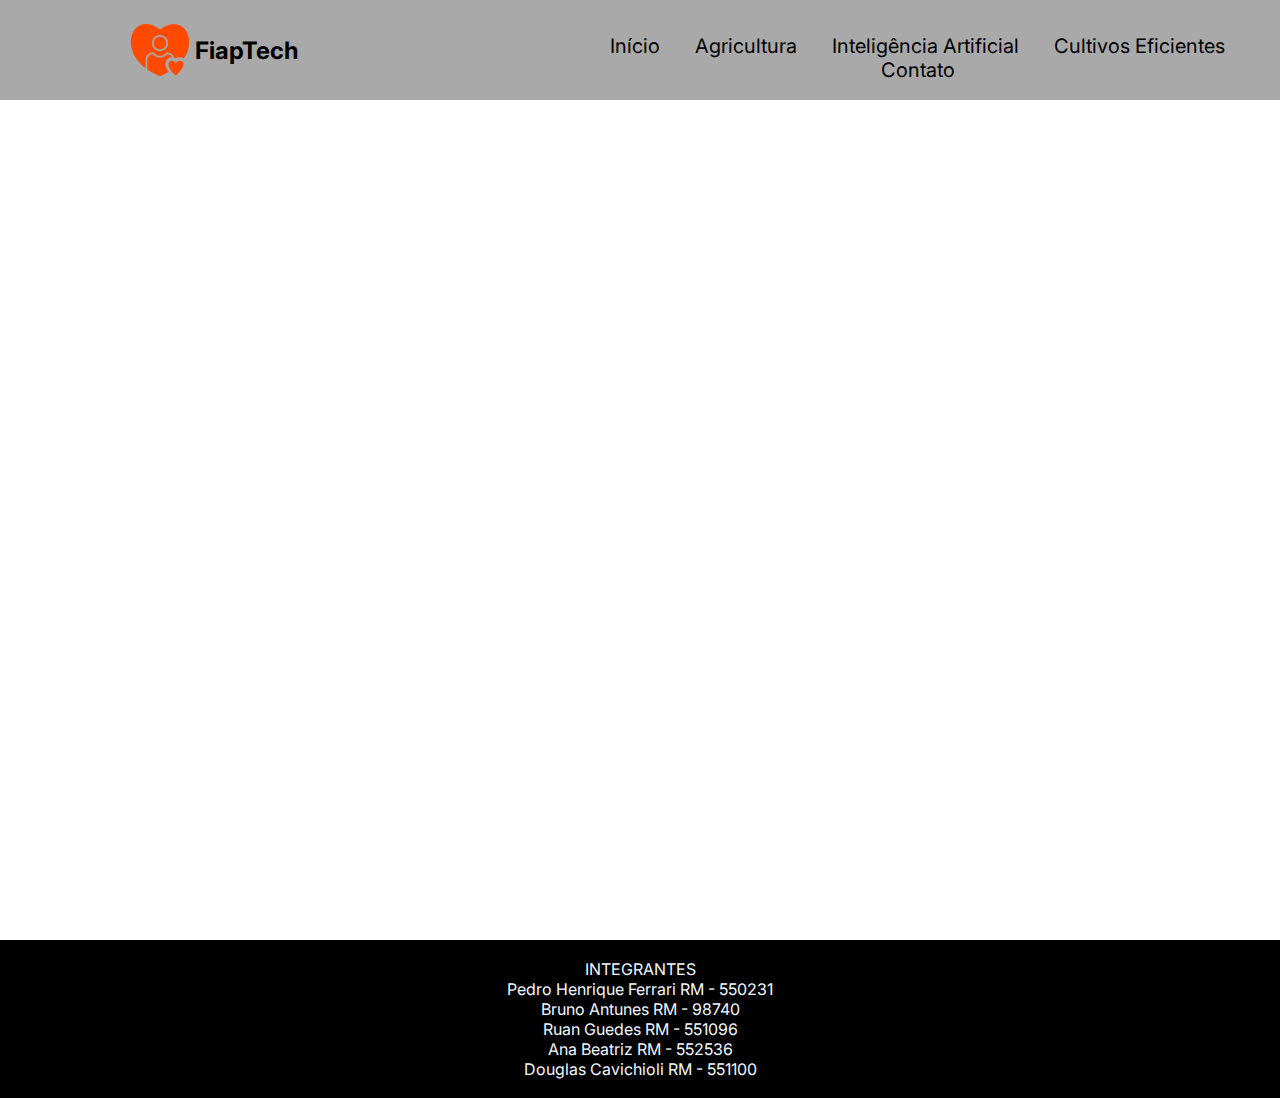
==== index.html @ 933aa088 "atualizando o design das paginas" ====
<!DOCTYPE html>
<html lang="pt-br">
<head>
    <meta charset="UTF-8">
    <meta http-equiv="X-UA-Compatible" content="IE=edge">
    <meta name="viewport" content="width=device-width, initial-scale=1.0">
    <link rel="icon" href="./img/icon-logo.png">
    <link rel="stylesheet" href="./css/principal.css">
    <title>Pagina Principal</title>

</head>
<body>
    <header class="cabecalho">
        <img src="./img/icone.png" alt="Ícone do cabeçalho">
        <h2>FiapTech</h2>
            <nav>
                <a href="./index.html">Início</a>
                <a href="./agricultura.html">Agricultura</a>
                <a href="./inteligencia-artificial.html">Inteligência Artificial</a>
                <a href="./cultivos-eficientes.html">Cultivos Eficientes</a>
                <a href="./contato.html">Contato</a>
            </nav>
    </header> 
    <main>
        
    </main> 
    <footer class="rodape">
        <div class="integrantes"><p>INTEGRANTES</p></div> 
        <div class="nomes">
            <!--p>&copy; 2023 - Todos os direitos reservados</p-->
        <p>Pedro Henrique Ferrari RM - 550231 </p>
        <p>Bruno Antunes RM - 98740</p>
        <p>Ruan Guedes RM - 551096</p>
        <p>Ana Beatriz RM - 552536</p>
        <p>Douglas Cavichioli RM - 551100</p>
        </div>
    </footer>
</body>
</html>
---- css/principal.css ----
@import url('https://fonts.googleapis.com/css2?family=Inter&display=swap');
@import url(./cabecalho.css);
@import url(./rodape.css);

*{
    margin: 0;
    padding: 0;
    box-sizing: border-box;
    font-family: 'Inter', sans-serif;
}

main{
    min-height: calc(100vh - 60px);
}
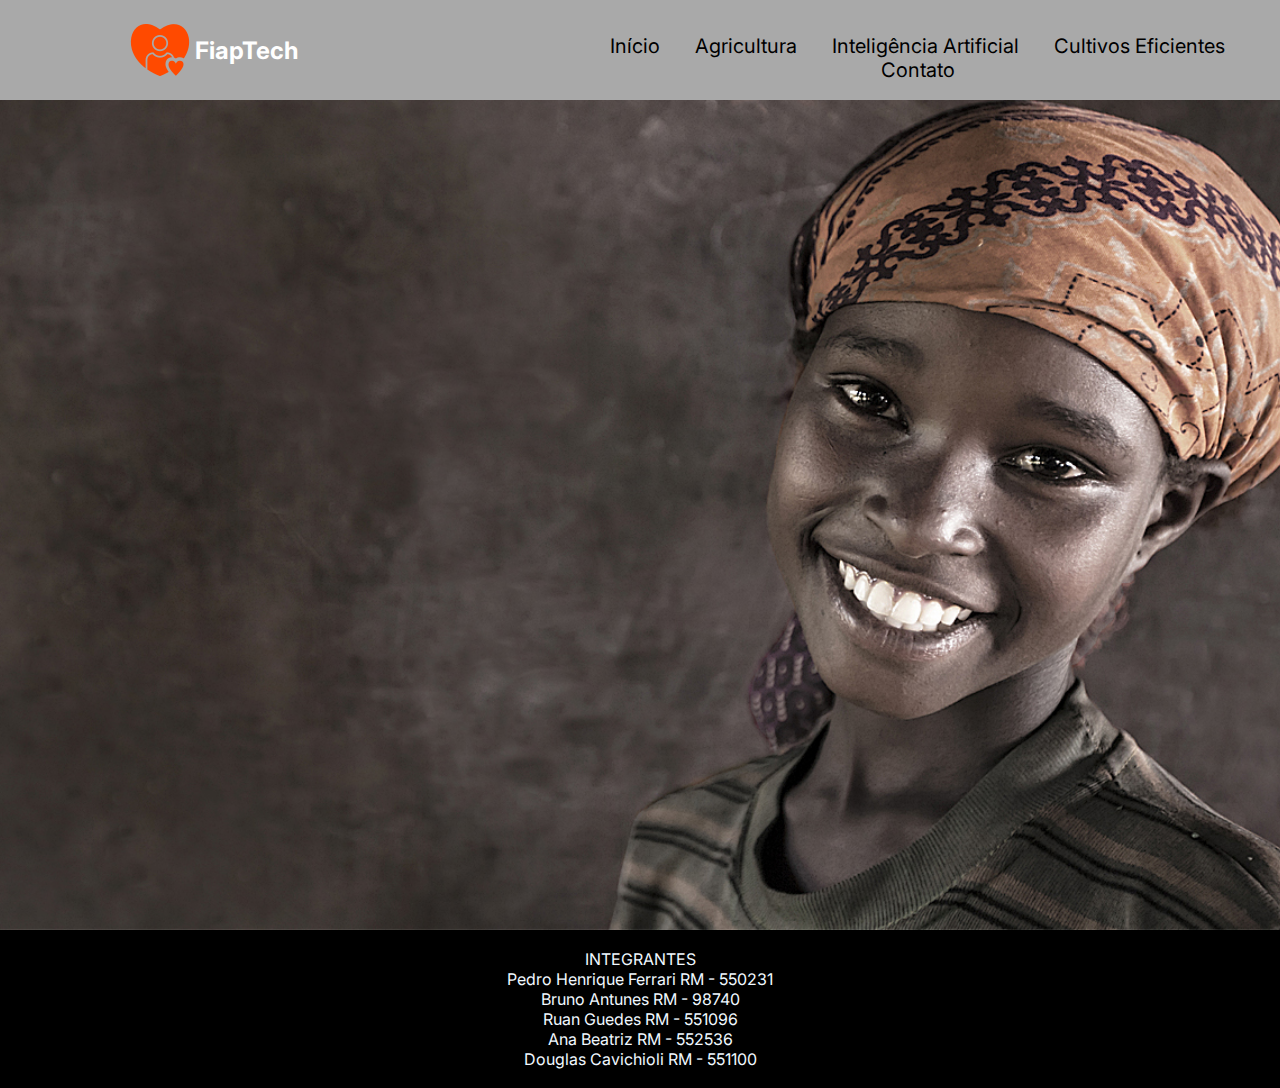
==== commit 73497fb5: "Merge branch 'main' into rm551096" ====
--- a/index.html
+++ b/index.html
@@ -27,7 +27,10 @@
     <footer class="rodape">
         <div class="integrantes"><p>INTEGRANTES</p></div> 
         <div class="nomes">
+
             <!--p>&copy; 2023 - Todos os direitos reservados</p-->
+
+
         <p>Pedro Henrique Ferrari RM - 550231 </p>
         <p>Bruno Antunes RM - 98740</p>
         <p>Ruan Guedes RM - 551096</p>
--- a/css/principal.css
+++ b/css/principal.css
@@ -10,5 +10,16 @@
 }
 
 main{
+
+    min-height: calc(110vh - 60px);
+    background-image: url('../img/img-conteudo.jpg');
+    background-size: cover;
+    background-position: center;
+
+}
+
+
+
     min-height: calc(100vh - 60px);
 }
+
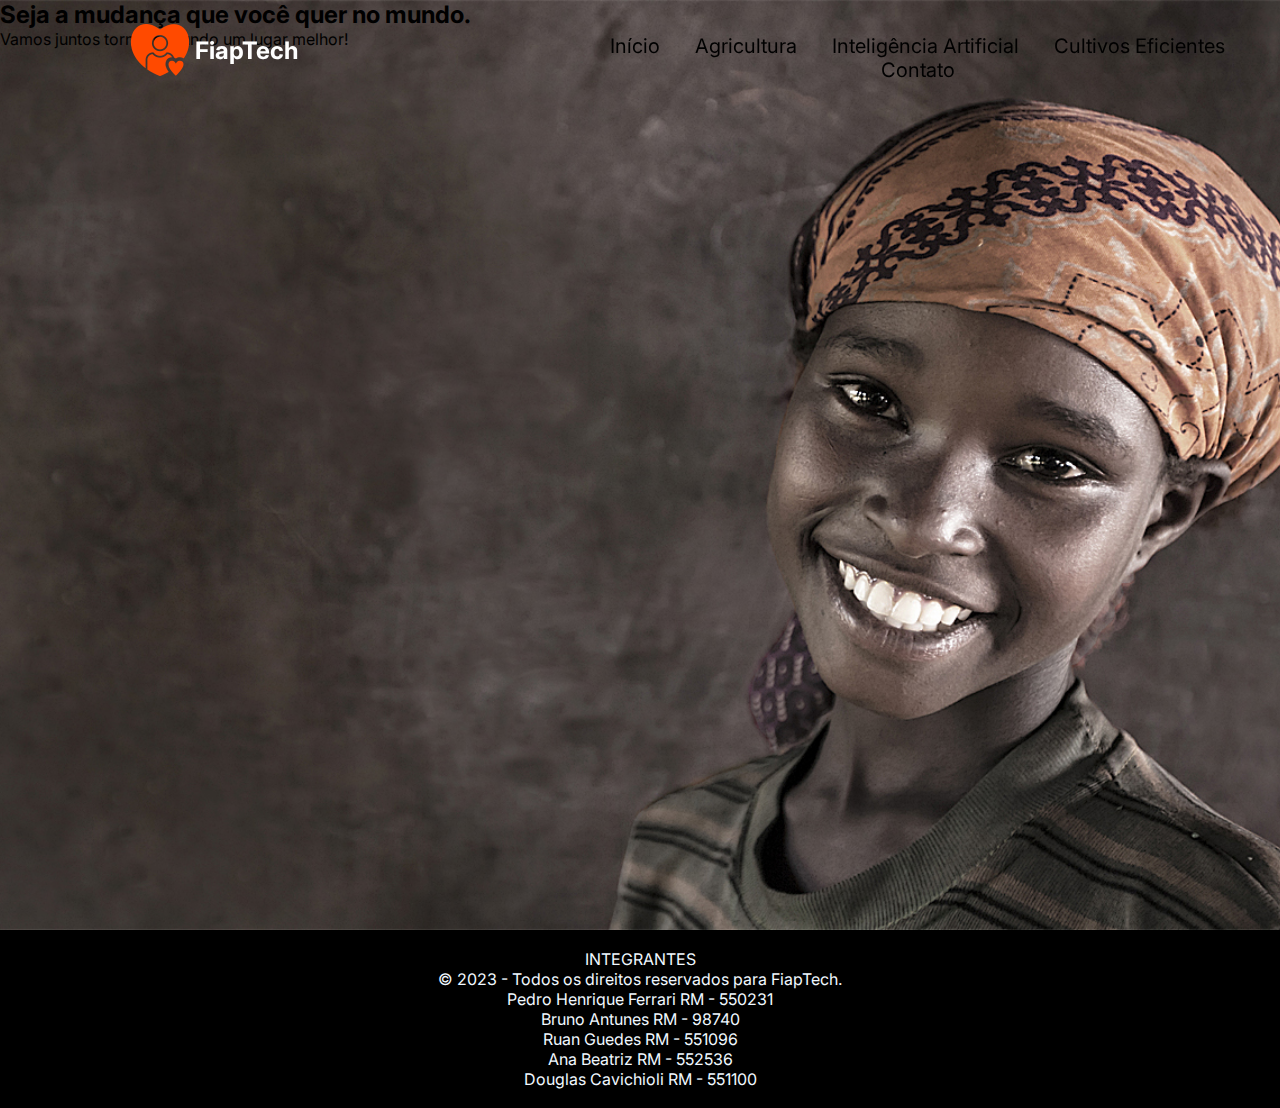
==== commit 032f7576: "mudança no index" ====
--- a/index.html
+++ b/index.html
@@ -22,15 +22,15 @@
             </nav>
     </header> 
     <main>
-        
+        <div class="content">
+            <h2>Seja a mudança que você quer no mundo.</h2>
+            <p>Vamos juntos tornar o mundo um lugar melhor!</p>
+          </div> 
     </main> 
     <footer class="rodape">
         <div class="integrantes"><p>INTEGRANTES</p></div> 
         <div class="nomes">
-
-            <!--p>&copy; 2023 - Todos os direitos reservados</p-->
-
-
+            <p>&copy; 2023 - Todos os direitos reservados para FiapTech.</p>
         <p>Pedro Henrique Ferrari RM - 550231 </p>
         <p>Bruno Antunes RM - 98740</p>
         <p>Ruan Guedes RM - 551096</p>
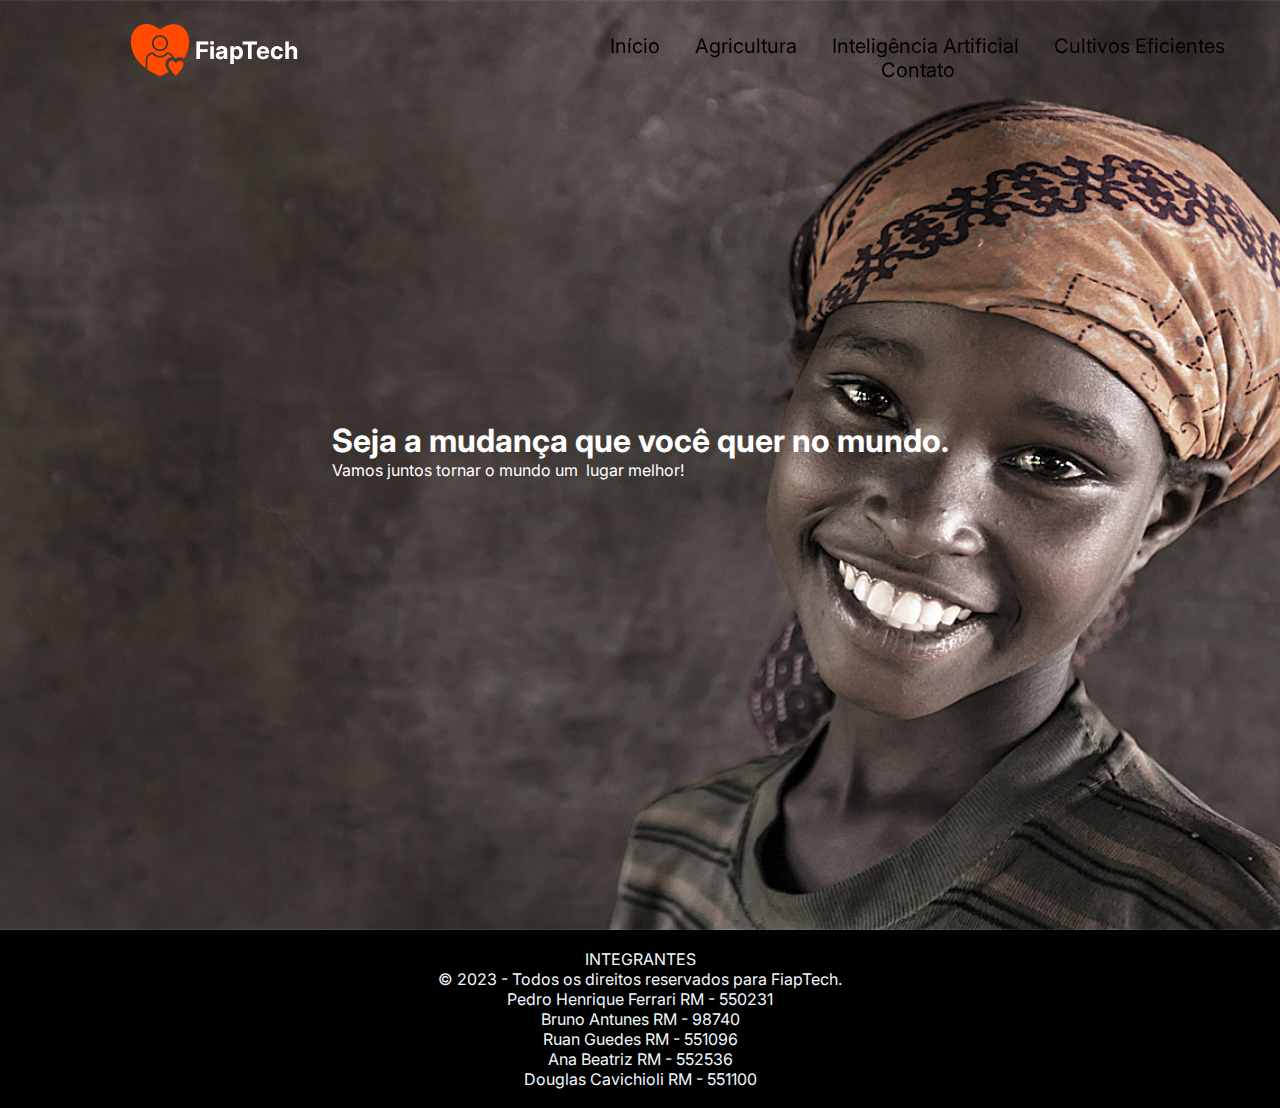
==== commit 42f0a3df: "alterando o content do index" ====
--- a/index.html
+++ b/index.html
@@ -23,8 +23,8 @@
     </header> 
     <main>
         <div class="content">
-            <h2>Seja a mudança que você quer no mundo.</h2>
-            <p>Vamos juntos tornar o mundo um lugar melhor!</p>
+            <h1>Seja a mudança que você quer no mundo.</h1>
+            <p>Vamos juntos tornar o mundo um <span>&nbsp;lugar melhor!</span></p>
           </div> 
     </main> 
     <footer class="rodape">
--- a/css/principal.css
+++ b/css/principal.css
@@ -15,11 +15,23 @@
     background-image: url('../img/img-conteudo.jpg');
     background-size: cover;
     background-position: center;
+    background-repeat: no-repeat;
 
 }
 
+.content {
+    position: absolute;
+    top: 50%;
+    left: 50%;
+    transform: translate(-50%, -50%);
+    color: #ffffff;
+    text-align: left;
+    float: left;
+    display: inline;
+  }
 
 
-    min-height: calc(100vh - 60px);
-}
 
+ 
+
+
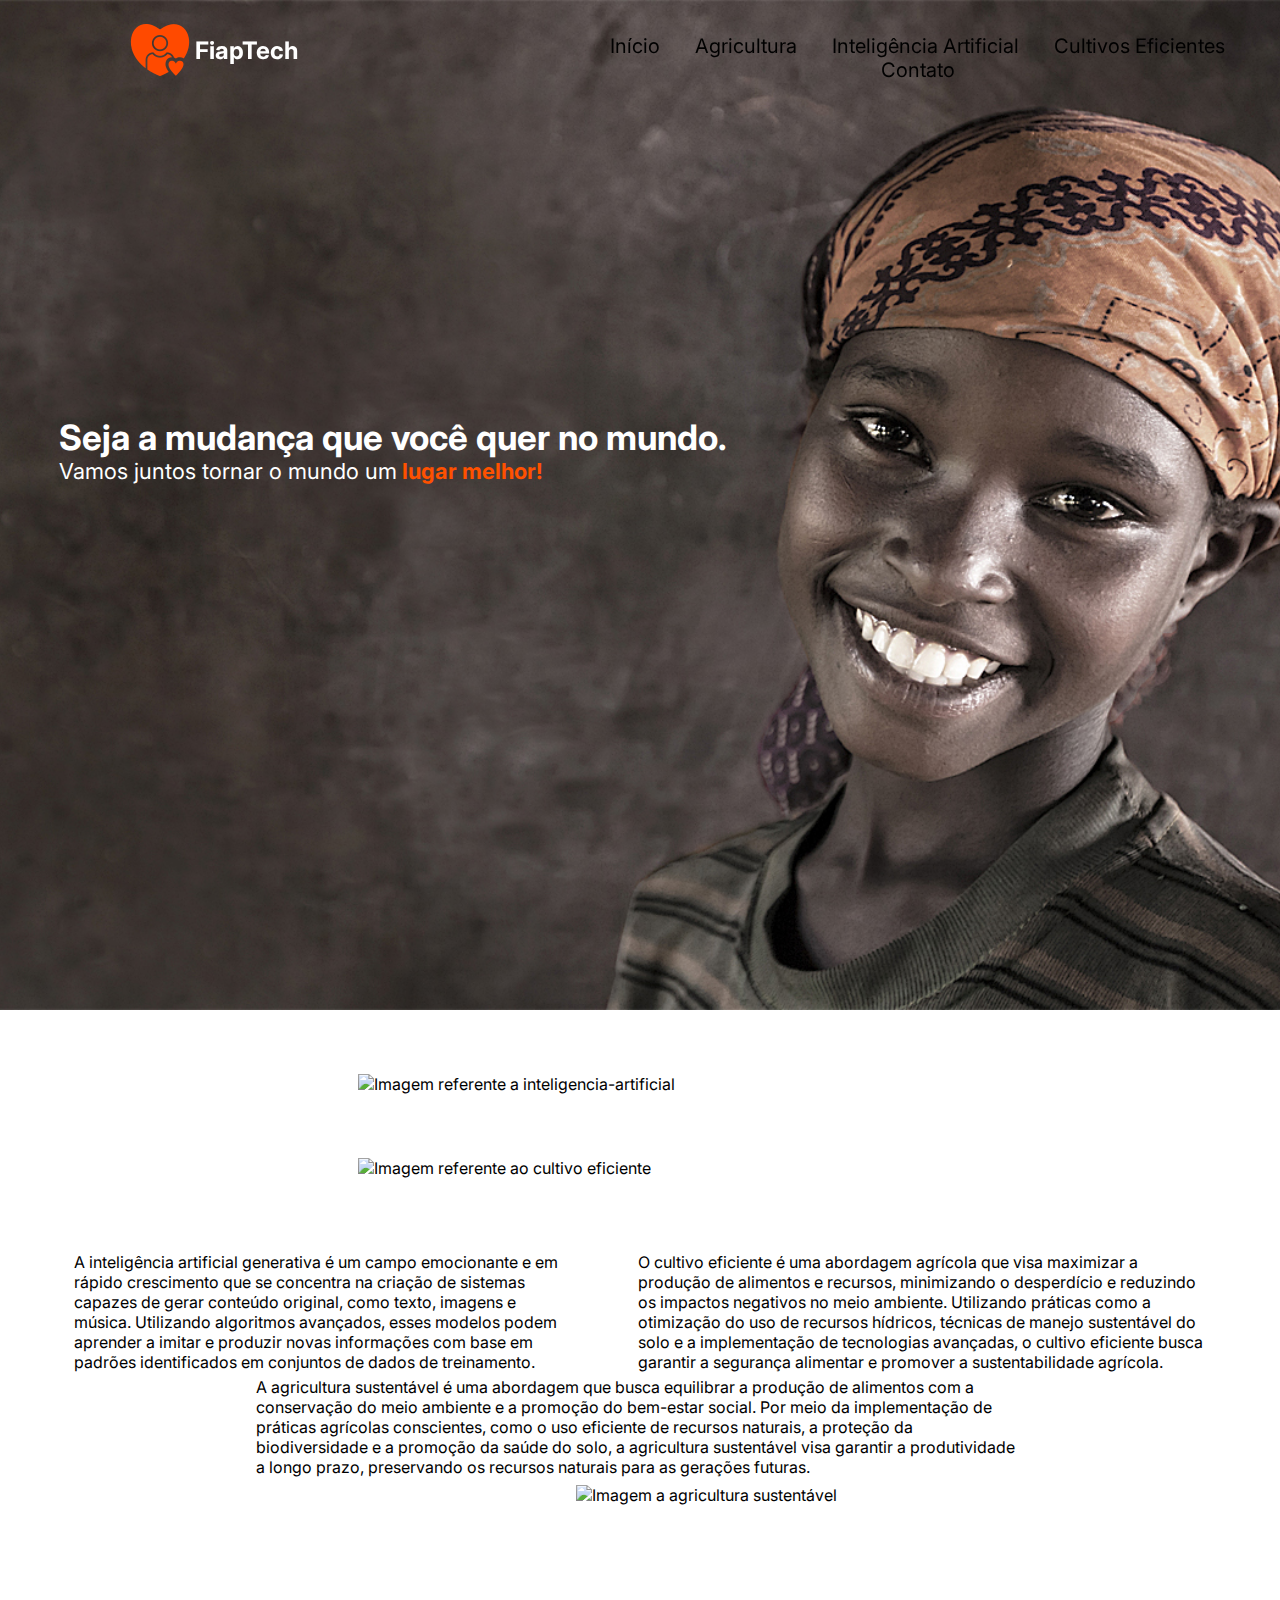
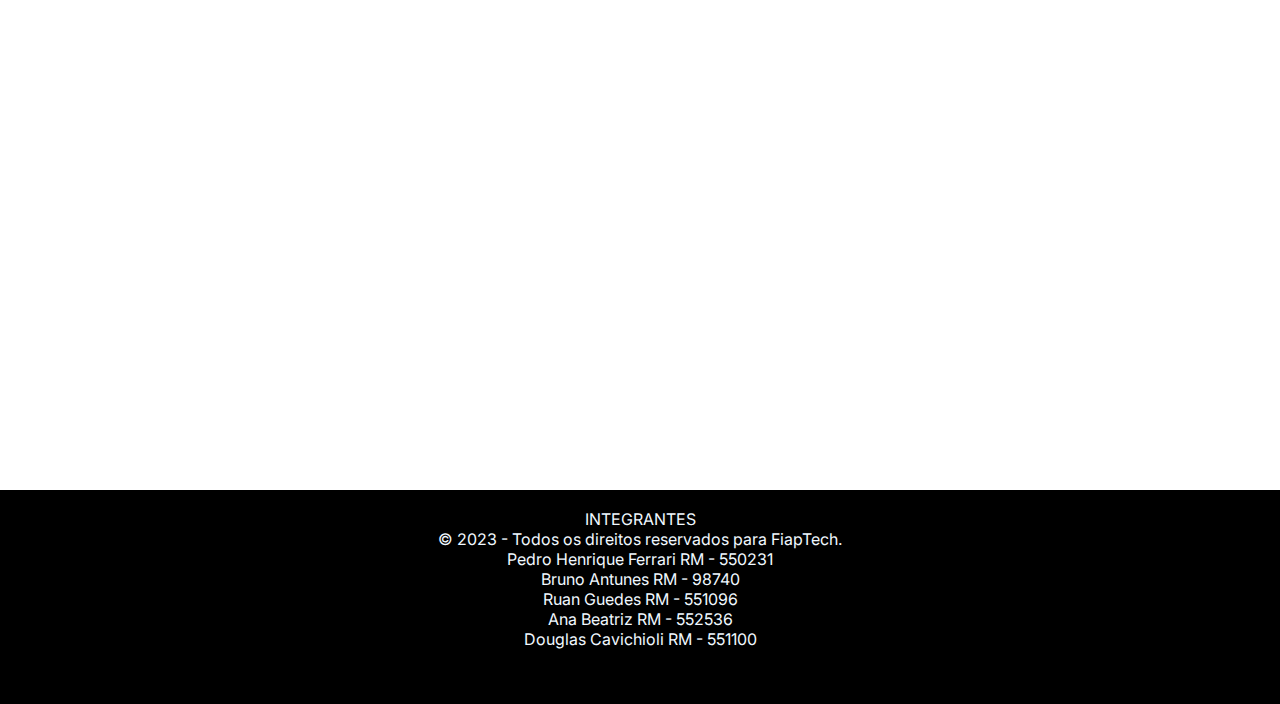
==== commit b5b5385a: "criando o conteudo com a main" ====
--- a/index.html
+++ b/index.html
@@ -22,15 +22,37 @@
             </nav>
     </header> 
     <main>
-        <div class="content">
+        <div class="background">
+            
+        </div>
+        <div class="introducao">
             <h1>Seja a mudança que você quer no mundo.</h1>
             <p>Vamos juntos tornar o mundo um <span>&nbsp;lugar melhor!</span></p>
-          </div> 
+        </div> 
+        <section class="conteudo">
+            <div class="imagem-cima">
+                <img src="./img/conhecimento-de-ia.png" alt="Imagem referente a inteligencia-artificial">
+                <img src="./img/cultivar.png" alt="Imagem referente ao cultivo eficiente">
+            <div class="descricao">
+                <p>A inteligência artificial generativa é um campo emocionante e em rápido crescimento que se concentra na criação de sistemas capazes de gerar conteúdo original, como texto, imagens e música. Utilizando algoritmos avançados, esses modelos podem aprender a imitar e produzir novas informações com base em padrões identificados em conjuntos de dados de treinamento.
+                </p>
+                <p>
+                    O cultivo eficiente é uma abordagem agrícola que visa maximizar a produção de alimentos e recursos, minimizando o desperdício e reduzindo os impactos negativos no meio ambiente. Utilizando práticas como a otimização do uso de recursos hídricos, técnicas de manejo sustentável do solo e a implementação de tecnologias avançadas, o cultivo eficiente busca garantir a segurança alimentar e promover a sustentabilidade agrícola.
+                </p>
+            </div>    
+            </div>
+            <div class="imagem-baixo">
+                <img src="./img/trator.png" alt="Imagem a agricultura sustentável">
+                <p>
+                    A agricultura sustentável é uma abordagem que busca equilibrar a produção de alimentos com a conservação do meio ambiente e a promoção do bem-estar social. Por meio da implementação de práticas agrícolas conscientes, como o uso eficiente de recursos naturais, a proteção da biodiversidade e a promoção da saúde do solo, a agricultura sustentável visa garantir a produtividade a longo prazo, preservando os recursos naturais para as gerações futuras.
+                </p>
+            </div>
+        </section>
     </main> 
     <footer class="rodape">
         <div class="integrantes"><p>INTEGRANTES</p></div> 
         <div class="nomes">
-            <p>&copy; 2023 - Todos os direitos reservados para FiapTech.</p>
+        <p>&copy; 2023 - Todos os direitos reservados para FiapTech.</p>
         <p>Pedro Henrique Ferrari RM - 550231 </p>
         <p>Bruno Antunes RM - 98740</p>
         <p>Ruan Guedes RM - 551096</p>
--- a/css/principal.css
+++ b/css/principal.css
@@ -8,27 +8,73 @@
     box-sizing: border-box;
     font-family: 'Inter', sans-serif;
 }
+body{
+    height: 85vh;
+}
 
-main{
-
-    min-height: calc(110vh - 60px);
+.background{
+    min-height: calc(120vh - 70px);
     background-image: url('../img/img-conteudo.jpg');
     background-size: cover;
     background-position: center;
     background-repeat: no-repeat;
-
 }
 
-.content {
+.introducao {
     position: absolute;
     top: 50%;
-    left: 50%;
+    left: 30.7%;
     transform: translate(-50%, -50%);
     color: #ffffff;
     text-align: left;
     float: left;
     display: inline;
-  }
+}
+.introducao > h1{
+    font-size: 35px;
+}
+.introducao > p{
+    font-size: 22px;
+    display: flex;
+}
+.introducao > p > span{
+    color: rgb(255, 81, 0);
+    font-weight: bold;
+}
+
+.conteudo{
+    width: 100%;
+    height: 120vh;
+}
+.imagem-cima{
+    justify-content: space-between;
+}
+.imagem-cima > img{
+    width: 125px;
+    margin-top: 5%;
+    margin-left: 28%;
+}
+.descricao{
+    width: 100%;
+    display: flex;
+    padding: 3%;
+}
+.descricao > p{
+    padding: 3%;
+}
+.imagem-baixo > img{
+    width: 120px;
+    margin-top: 3%;
+    margin-left: 45%;
+    justify-content: space-between;
+}
+.imagem-baixo > p{
+    display: flex;
+    margin-top: -30%;
+    padding: 20%;
+
+}
+
 
 
 
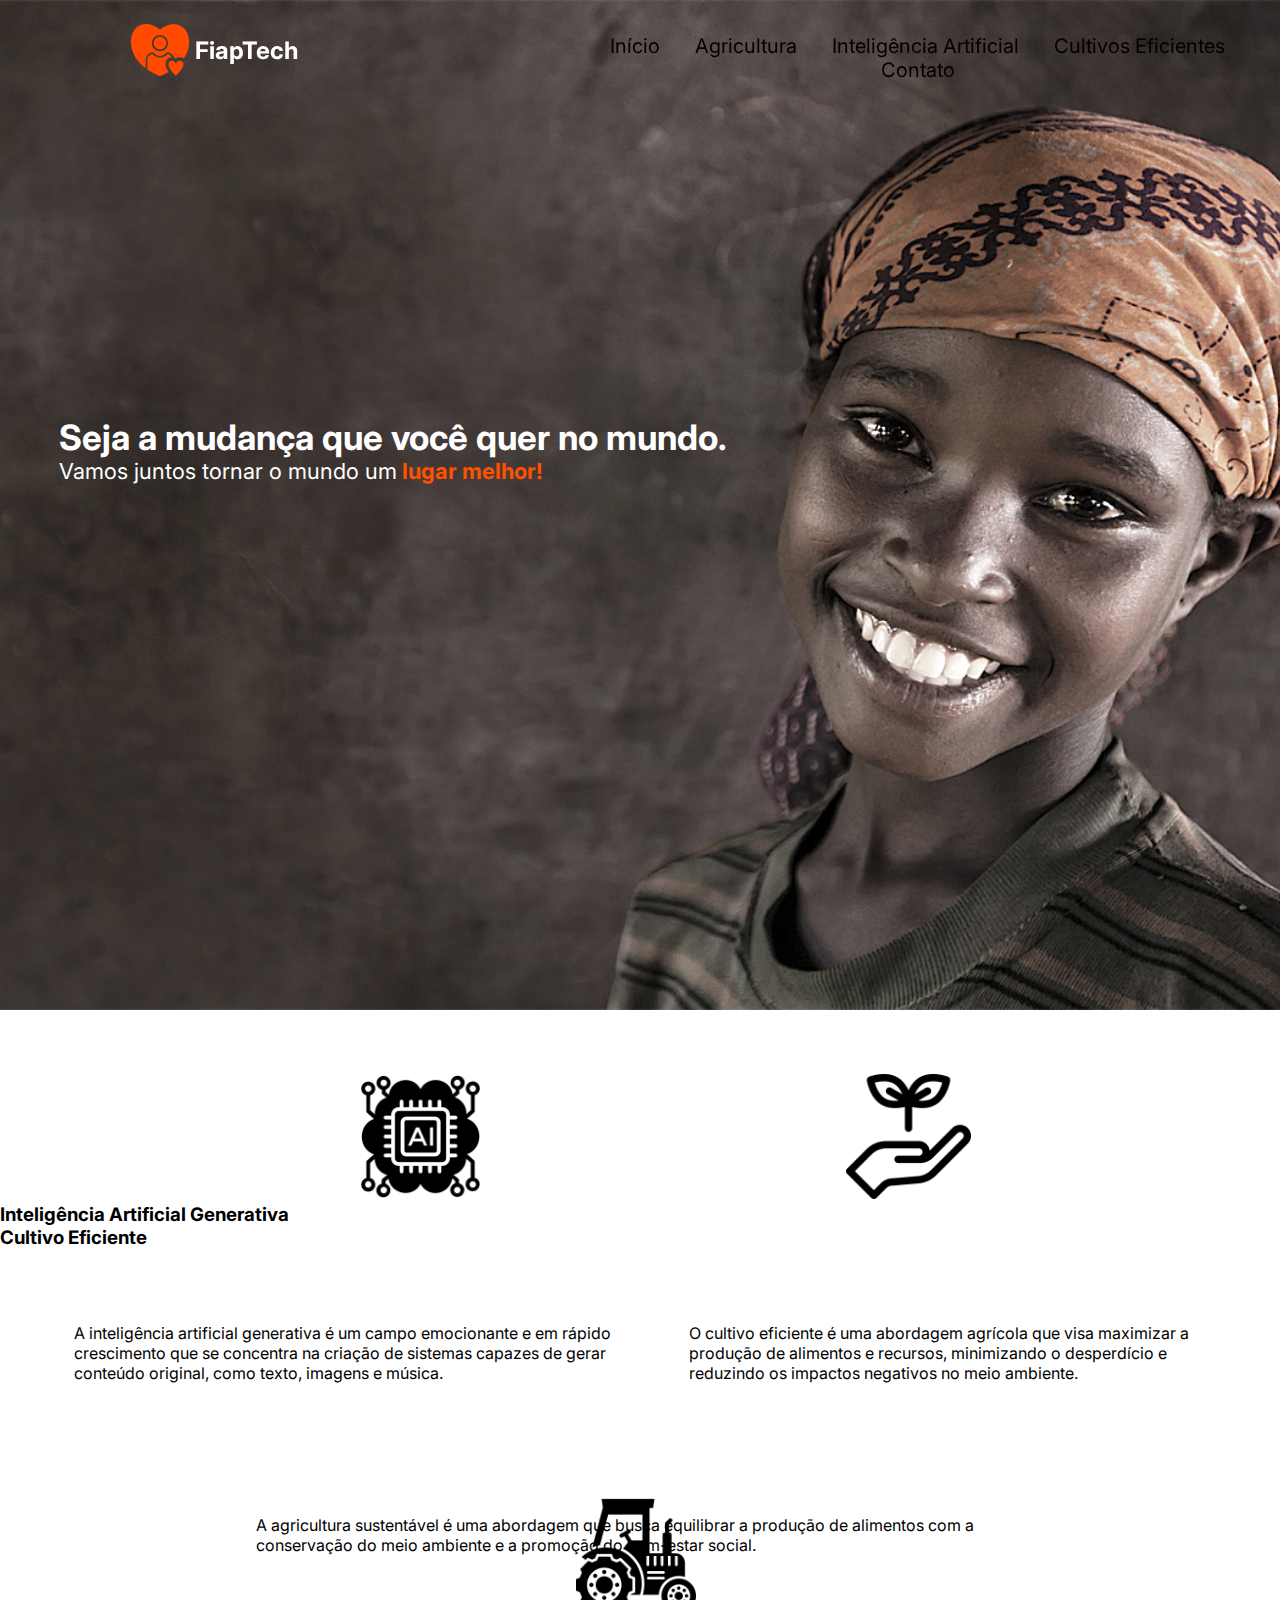
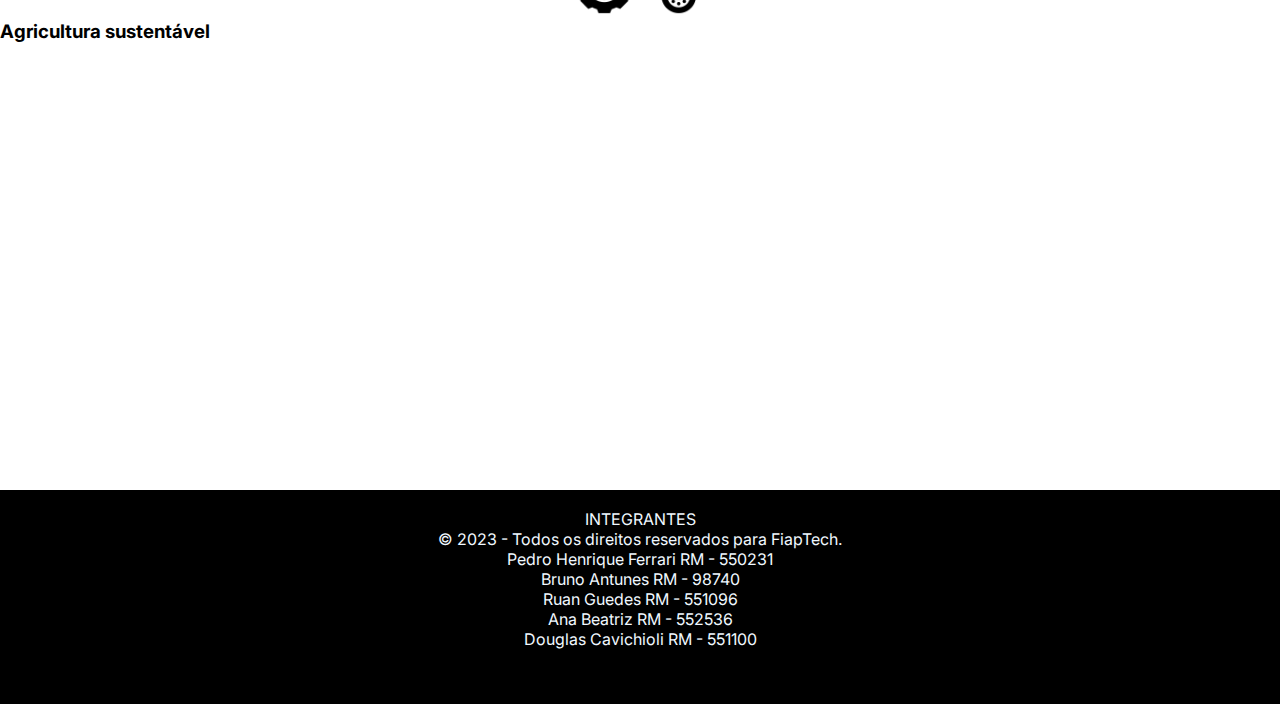
==== commit d3241f42: "criando novas divs no index para organizar melhor" ====
--- a/index.html
+++ b/index.html
@@ -33,19 +33,27 @@
             <div class="imagem-cima">
                 <img src="./img/conhecimento-de-ia.png" alt="Imagem referente a inteligencia-artificial">
                 <img src="./img/cultivar.png" alt="Imagem referente ao cultivo eficiente">
+            </div>    
+            <div class="titulo">
+                <h3 id="ia">Inteligência Artificial Generativa</h3>
+                <h3 id="cultivo">Cultivo Eficiente</h3>
+            </div>
             <div class="descricao">
-                <p>A inteligência artificial generativa é um campo emocionante e em rápido crescimento que se concentra na criação de sistemas capazes de gerar conteúdo original, como texto, imagens e música. Utilizando algoritmos avançados, esses modelos podem aprender a imitar e produzir novas informações com base em padrões identificados em conjuntos de dados de treinamento.
+                <p>
+                    A inteligência artificial generativa é um campo emocionante e em rápido crescimento que se concentra na criação de sistemas capazes de gerar conteúdo original, como texto, imagens e música.
                 </p>
                 <p>
-                    O cultivo eficiente é uma abordagem agrícola que visa maximizar a produção de alimentos e recursos, minimizando o desperdício e reduzindo os impactos negativos no meio ambiente. Utilizando práticas como a otimização do uso de recursos hídricos, técnicas de manejo sustentável do solo e a implementação de tecnologias avançadas, o cultivo eficiente busca garantir a segurança alimentar e promover a sustentabilidade agrícola.
+                    O cultivo eficiente é uma abordagem agrícola que visa maximizar a produção de alimentos e recursos, minimizando o desperdício e reduzindo os impactos negativos no meio ambiente. 
                 </p>
             </div>    
-            </div>
+            
             <div class="imagem-baixo">
                 <img src="./img/trator.png" alt="Imagem a agricultura sustentável">
+            <div class="titulo">
+                <h3 id="agricultura">Agricultura sustentável</h3>
+            </div>
                 <p>
-                    A agricultura sustentável é uma abordagem que busca equilibrar a produção de alimentos com a conservação do meio ambiente e a promoção do bem-estar social. Por meio da implementação de práticas agrícolas conscientes, como o uso eficiente de recursos naturais, a proteção da biodiversidade e a promoção da saúde do solo, a agricultura sustentável visa garantir a produtividade a longo prazo, preservando os recursos naturais para as gerações futuras.
-                </p>
+                    A agricultura sustentável é uma abordagem que busca equilibrar a produção de alimentos com a conservação do meio ambiente e a promoção do bem-estar social.
             </div>
         </section>
     </main> 
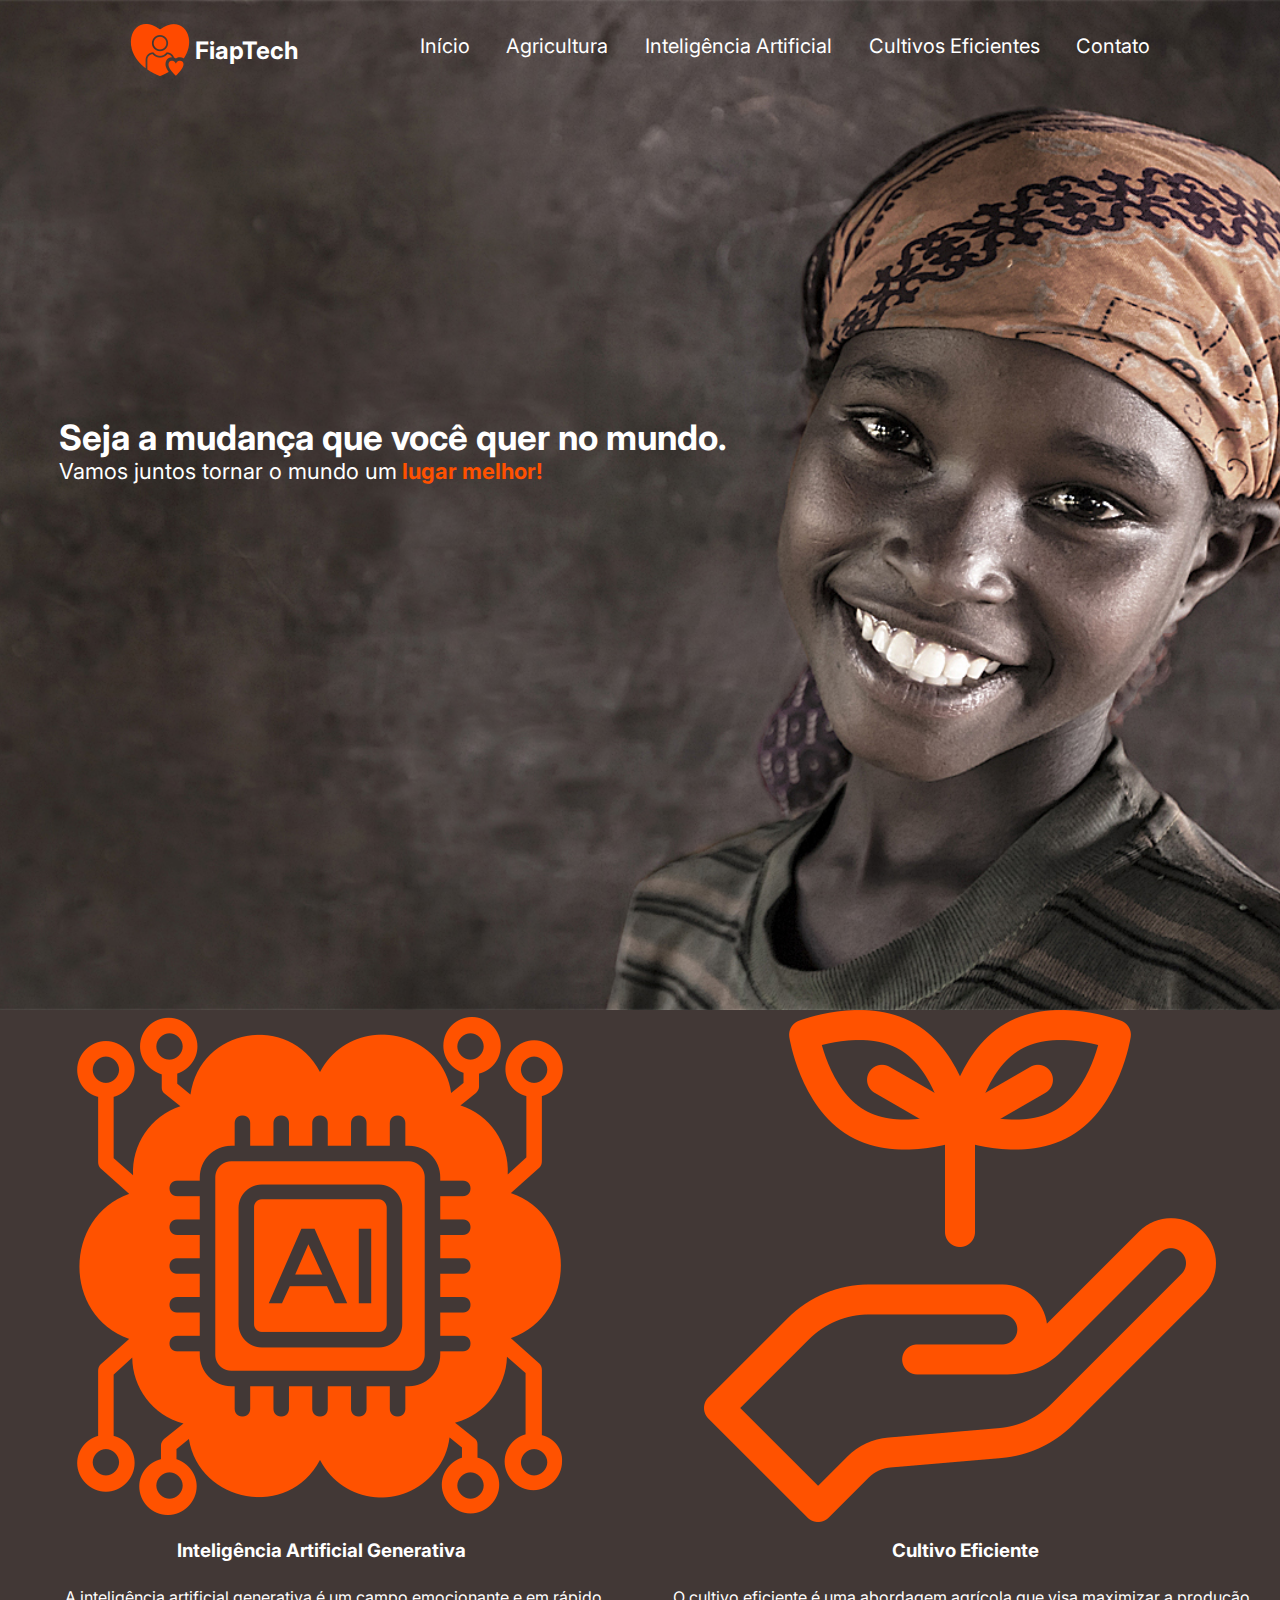
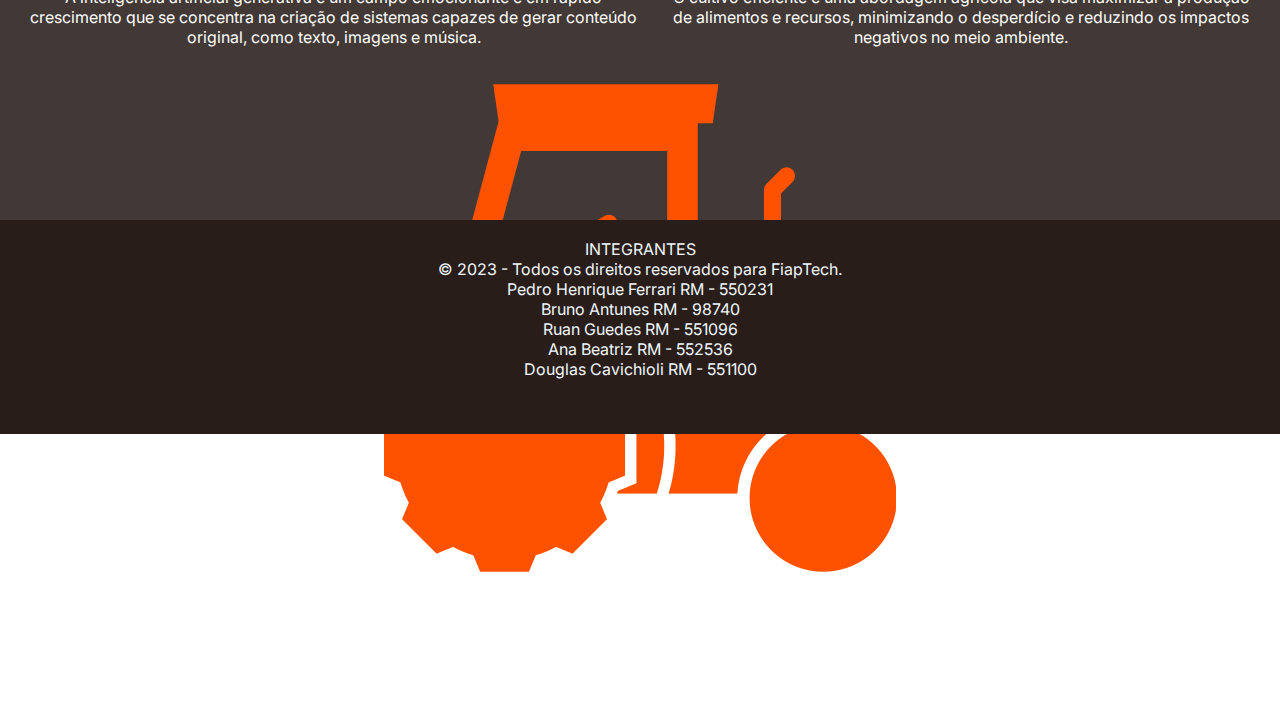
==== commit eb9ebfdf: "criando link com as imagens do index" ====
--- a/index.html
+++ b/index.html
@@ -31,8 +31,8 @@
         </div> 
         <section class="conteudo">
             <div class="imagem-cima">
-                <img src="./img/conhecimento-de-ia.png" alt="Imagem referente a inteligencia-artificial">
-                <img src="./img/cultivar.png" alt="Imagem referente ao cultivo eficiente">
+                <a href="./inteligencia-artificial.html"><img  class="imagem" src="./img/conhecimento-de-ia.png" alt="Imagem referente a inteligencia-artificial"></a>
+                <a href="./cultivos-eficientes.html"><img  class="imagem"src="./img/cultivar.png" alt="Imagem referente ao cultivo eficiente"></a>
             </div>    
             <div class="titulo">
                 <h3 id="ia">Inteligência Artificial Generativa</h3>
@@ -48,7 +48,7 @@
             </div>    
             
             <div class="imagem-baixo">
-                <img src="./img/trator.png" alt="Imagem a agricultura sustentável">
+                <a href="./agricultura.html"><img class="imagem" src="./img/trator.png" alt="Imagem a agricultura sustentável"></a>
             <div class="titulo">
                 <h3 id="agricultura">Agricultura sustentável</h3>
             </div>
--- a/css/principal.css
+++ b/css/principal.css
@@ -1,6 +1,11 @@
 @import url('https://fonts.googleapis.com/css2?family=Inter&display=swap');
 @import url(./cabecalho.css);
 @import url(./rodape.css);
+@import url(./index.css);
+@import url(./agricultura.css);
+@import url(./inteligencia.css);
+@import url(./cultivo.css);
+@import url(./contato.css);
 
 *{
     margin: 0;
@@ -12,68 +17,21 @@
     height: 85vh;
 }
 
-.background{
-    min-height: calc(120vh - 70px);
-    background-image: url('../img/img-conteudo.jpg');
-    background-size: cover;
-    background-position: center;
-    background-repeat: no-repeat;
-}
+::-webkit-scrollbar {
+    width: 8px; 
+    background-color: #222222; 
+  }
+  ::-webkit-scrollbar-thumb {
+    background-color: #888;
+    border-radius: 4px;
+  }
+  ::-webkit-scrollbar-thumb:hover {
+    background-color: #ece9e9; 
+  }
+  ::-webkit-scrollbar-track {
+    background-color: #332e2e; 
+  }
 
-.introducao {
-    position: absolute;
-    top: 50%;
-    left: 30.7%;
-    transform: translate(-50%, -50%);
-    color: #ffffff;
-    text-align: left;
-    float: left;
-    display: inline;
-}
-.introducao > h1{
-    font-size: 35px;
-}
-.introducao > p{
-    font-size: 22px;
-    display: flex;
-}
-.introducao > p > span{
-    color: rgb(255, 81, 0);
-    font-weight: bold;
-}
-
-.conteudo{
-    width: 100%;
-    height: 120vh;
-}
-.imagem-cima{
-    justify-content: space-between;
-}
-.imagem-cima > img{
-    width: 125px;
-    margin-top: 5%;
-    margin-left: 28%;
-}
-.descricao{
-    width: 100%;
-    display: flex;
-    padding: 3%;
-}
-.descricao > p{
-    padding: 3%;
-}
-.imagem-baixo > img{
-    width: 120px;
-    margin-top: 3%;
-    margin-left: 45%;
-    justify-content: space-between;
-}
-.imagem-baixo > p{
-    display: flex;
-    margin-top: -30%;
-    padding: 20%;
-
-}
 
 
 
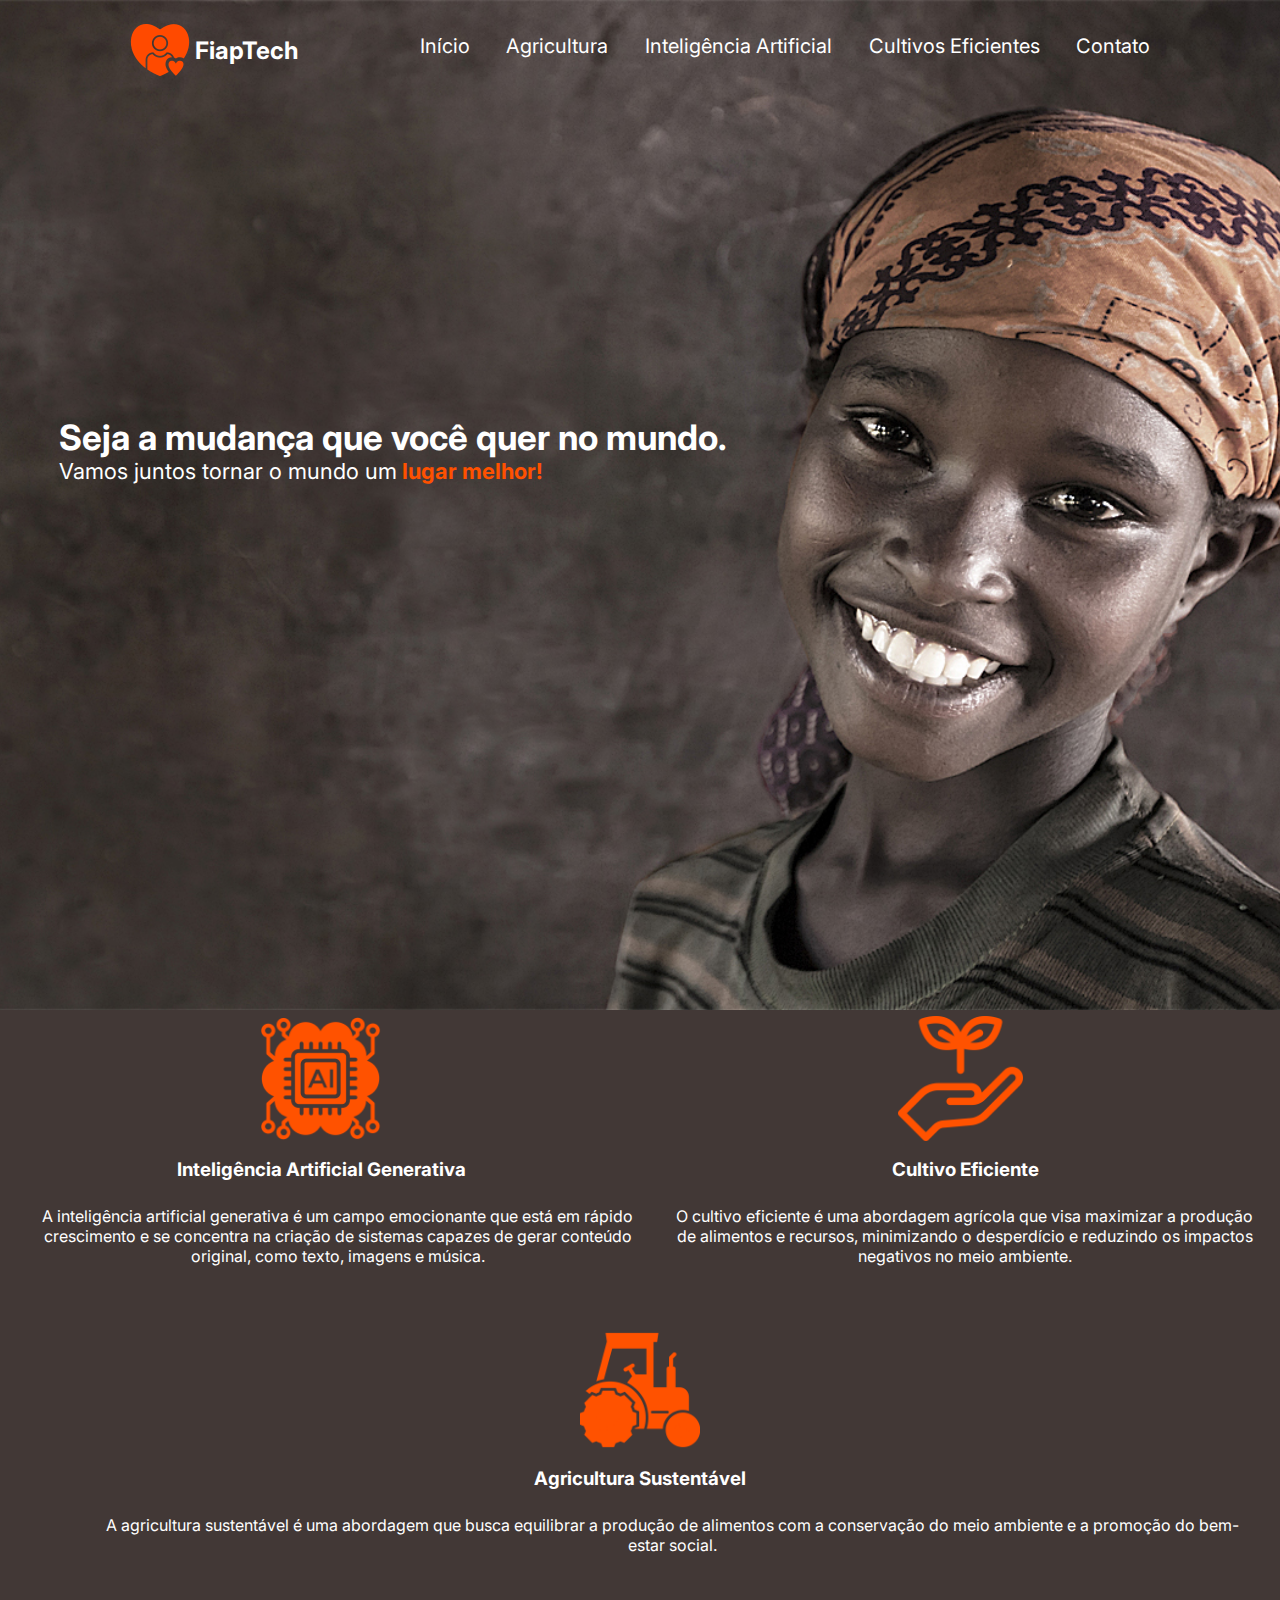
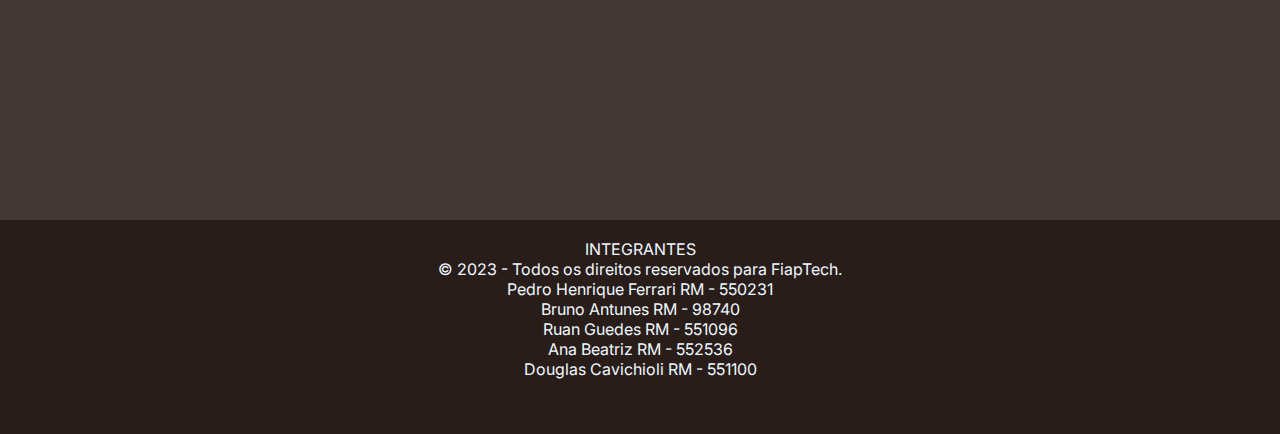
==== commit 82fb58fe: "Mudanças." ====
--- a/index.html
+++ b/index.html
@@ -40,7 +40,7 @@
             </div>
             <div class="descricao">
                 <p>
-                    A inteligência artificial generativa é um campo emocionante e em rápido crescimento que se concentra na criação de sistemas capazes de gerar conteúdo original, como texto, imagens e música.
+                    A inteligência artificial generativa é um campo emocionante que está em rápido crescimento e se concentra na criação de sistemas capazes de gerar conteúdo original, como texto, imagens e música.
                 </p>
                 <p>
                     O cultivo eficiente é uma abordagem agrícola que visa maximizar a produção de alimentos e recursos, minimizando o desperdício e reduzindo os impactos negativos no meio ambiente. 
@@ -50,10 +50,11 @@
             <div class="imagem-baixo">
                 <a href="./agricultura.html"><img class="imagem" src="./img/trator.png" alt="Imagem a agricultura sustentável"></a>
             <div class="titulo">
-                <h3 id="agricultura">Agricultura sustentável</h3>
+                <h3 id="agricultura">Agricultura Sustentável</h3>
             </div>
                 <p>
                     A agricultura sustentável é uma abordagem que busca equilibrar a produção de alimentos com a conservação do meio ambiente e a promoção do bem-estar social.
+                </p>
             </div>
         </section>
     </main> 
--- a/css/principal.css
+++ b/css/principal.css
@@ -31,7 +31,95 @@
   ::-webkit-scrollbar-track {
     background-color: #332e2e; 
   }
+  .introducao{
+    text-align: right;
+}
 
+.conteudo1{
+    width: 100%;
+    display: flex;
+    padding: 1%;
+    background-color: rgb(0, 0, 0);
+    color: aliceblue;
+}
+.conteudo1 > img{
+    width: 350px;
+    margin-left: 5%;
+    margin-top: -5%;
+}
+.conteudo1 > p{
+    width: 50%;
+    margin-left: 12%;
+    text-align: center;
+    margin-top: 3%;
+}
+#titulo1{
+    width: 100%;
+    height: 5vh;
+    background-color: rgb(0, 0, 0);
+    color: aliceblue;
+}
+#titulo1 > h3{
+    margin-left: 52%;
+    padding: 2%;
+}
+
+.conteudo2{
+    width: 100%;
+    display: flex;
+    padding: 1%;
+    background-color: rgb(0, 0, 0);
+    color: aliceblue;
+}
+.conteudo2 > img{
+    width: 350px;
+    margin-top: -10%;
+    margin-left: 5%;
+}
+.conteudo2 > p{
+    width: 50%;
+    margin-left: 50%;
+    margin-left: 8%;
+    text-align: center;
+    margin-top: 1%;
+}
+#titulo2{
+    width: 100%;
+    background-color: rgb(0, 0, 0);
+    color: aliceblue;
+}
+#titulo2 > h3{
+    margin-left: 25%;
+    padding: 2%;
+}
+.conteudo3{
+    width: 100%;
+    display: flex;
+    padding: 1%;
+    background-color: rgb(0, 0, 0);
+    color: aliceblue;
+}
+.conteudo3 > img{
+    width: 350px;
+    margin-left: 5%;
+    margin-top: -5%;
+}
+.conteudo3 > p{
+    width: 50%;
+    margin-left: 12%;
+    text-align: center;
+    margin-top: 3%;
+}
+#titulo3{
+    width: 100%;
+    height: 5vh;
+    background-color: rgb(0, 0, 0);
+    color: aliceblue;
+}
+#titulo3 > h3{
+    margin-left: 52%;
+    padding: 2%;
+}
 
 
 
